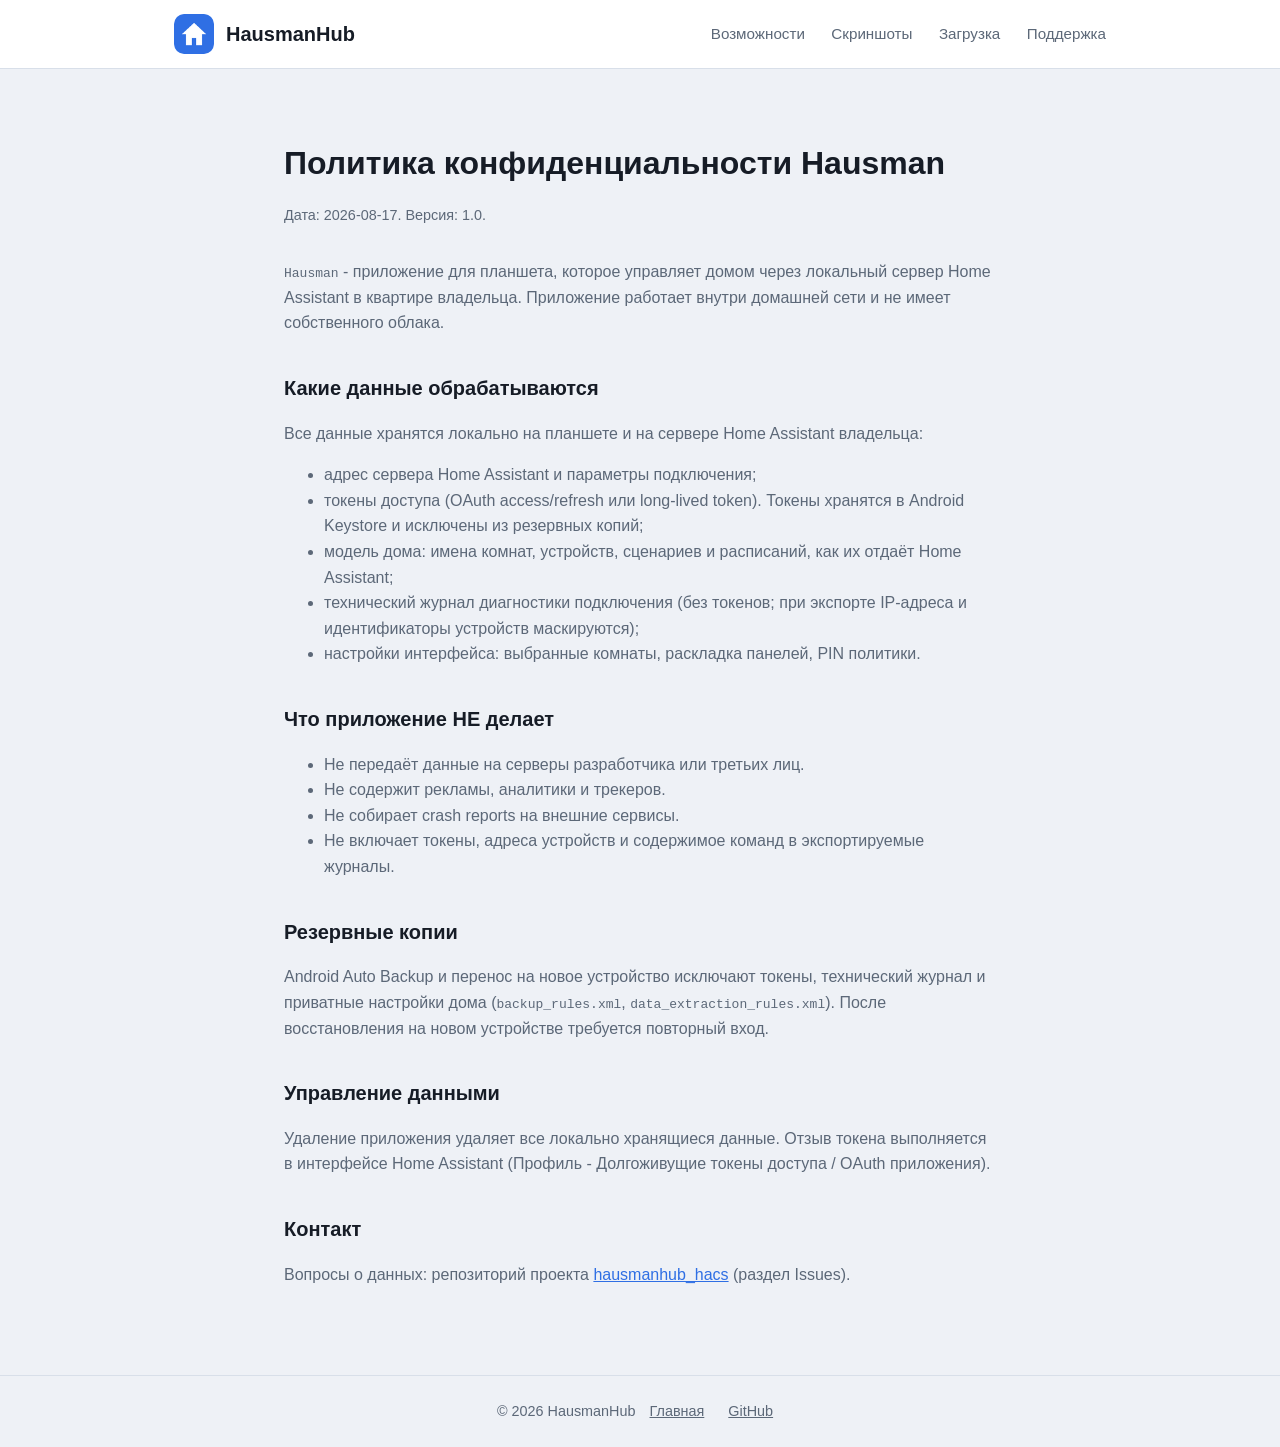
==== privacy.html @ b97f10c4 "site: продуктовый сайт hausmanhub.ru (главная, политика конфиденциальности, ассеты)" ====
<!DOCTYPE html>
<html lang="ru">
<head>
  <meta charset="UTF-8">
  <meta name="viewport" content="width=device-width, initial-scale=1.0">
  <title>Политика конфиденциальности - HausmanHub</title>
  <meta name="description" content="Политика конфиденциальности HausmanHub: приложение работает внутри домашней сети, не имеет собственного облака и не передаёт данные третьим лицам.">
  <link rel="canonical" href="https://hausmanhub.ru/privacy.html">
  <link rel="icon" type="image/png" href="assets/favicon-64.png">
  <link rel="apple-touch-icon" href="assets/apple-touch-icon.png">
  <link rel="stylesheet" href="styles.css">
</head>
<body>
  <header class="site-header">
    <div class="container">
      <a class="brand" href="./">
        <img src="assets/favicon-64.png" alt="Логотип HausmanHub">
        HausmanHub
      </a>
      <nav class="site-nav">
        <a href="./#features">Возможности</a>
        <a href="./#screenshots">Скриншоты</a>
        <a href="./#download">Загрузка</a>
        <a href="./#support">Поддержка</a>
      </nav>
    </div>
  </header>

  <main class="legal">
    <h1>Политика конфиденциальности Hausman</h1>
    <p class="updated">Дата: 2026-08-17. Версия: 1.0.</p>

    <p>
      <code>Hausman</code> - приложение для планшета, которое управляет домом
      через локальный сервер Home Assistant в квартире владельца. Приложение
      работает внутри домашней сети и не имеет собственного облака.
    </p>

    <h2>Какие данные обрабатываются</h2>
    <p>
      Все данные хранятся локально на планшете и на сервере Home Assistant
      владельца:
    </p>
    <ul>
      <li>адрес сервера Home Assistant и параметры подключения;</li>
      <li>
        токены доступа (OAuth access/refresh или long-lived token). Токены
        хранятся в Android Keystore и исключены из резервных копий;
      </li>
      <li>
        модель дома: имена комнат, устройств, сценариев и расписаний, как их
        отдаёт Home Assistant;
      </li>
      <li>
        технический журнал диагностики подключения (без токенов; при экспорте
        IP-адреса и идентификаторы устройств маскируются);
      </li>
      <li>
        настройки интерфейса: выбранные комнаты, раскладка панелей, PIN
        политики.
      </li>
    </ul>

    <h2>Что приложение НЕ делает</h2>
    <ul>
      <li>Не передаёт данные на серверы разработчика или третьих лиц.</li>
      <li>Не содержит рекламы, аналитики и трекеров.</li>
      <li>Не собирает crash reports на внешние сервисы.</li>
      <li>
        Не включает токены, адреса устройств и содержимое команд в
        экспортируемые журналы.
      </li>
    </ul>

    <h2>Резервные копии</h2>
    <p>
      Android Auto Backup и перенос на новое устройство исключают токены,
      технический журнал и приватные настройки дома
      (<code>backup_rules.xml</code>, <code>data_extraction_rules.xml</code>).
      После восстановления на новом устройстве требуется повторный вход.
    </p>

    <h2>Управление данными</h2>
    <p>
      Удаление приложения удаляет все локально хранящиеся данные. Отзыв токена
      выполняется в интерфейсе Home Assistant (Профиль - Долгоживущие токены
      доступа / OAuth приложения).
    </p>

    <h2>Контакт</h2>
    <p>
      Вопросы о данных: репозиторий проекта
      <a href="https://github.com/shumkiiv/hausmanhub_hacs/issues">hausmanhub_hacs</a>
      (раздел Issues).
    </p>
  </main>

  <footer class="site-footer">
    <div class="container">
      &copy; 2026 HausmanHub
      <a href="./">Главная</a>
      <a href="https://github.com/shumkiiv/hausmanhub_hacs">GitHub</a>
    </div>
  </footer>
</body>
</html>
---- styles.css ----
:root {
  --ink: #161C26;
  --ink-soft: #5C6878;
  --accent: #2F6FE4;
  --accent-dark: #2559B8;
  --bg: #EEF1F6;
  --card: #ffffff;
  --line: #D8DFE9;
  --radius: 14px;
}

* {
  box-sizing: border-box;
}

body {
  margin: 0;
  font-family: "Segoe UI", Roboto, "Helvetica Neue", Arial, sans-serif;
  color: var(--ink);
  background: var(--bg);
  line-height: 1.6;
}

.container {
  max-width: 980px;
  margin: 0 auto;
  padding: 0 24px;
}

/* Header */
.site-header {
  border-bottom: 1px solid var(--line);
  background: var(--card);
}

.site-header .container {
  display: flex;
  align-items: center;
  justify-content: space-between;
  padding-top: 14px;
  padding-bottom: 14px;
}

.brand {
  display: flex;
  align-items: center;
  gap: 12px;
  text-decoration: none;
  color: var(--ink);
  font-weight: 700;
  font-size: 1.25rem;
}

.brand img {
  width: 40px;
  height: 40px;
  border-radius: 10px;
}

.site-nav a {
  margin-left: 22px;
  color: var(--ink-soft);
  text-decoration: none;
  font-size: 0.95rem;
}

.site-nav a:hover {
  color: var(--accent);
}

/* Hero */
.hero {
  padding: 72px 0 56px;
  text-align: center;
}

.hero img.app-icon {
  width: 128px;
  height: 128px;
  border-radius: 28px;
  box-shadow: 0 12px 32px rgba(22, 28, 38, 0.18);
}

.hero h1 {
  margin: 24px 0 12px;
  font-size: 2.4rem;
  line-height: 1.2;
}

.hero p.tagline {
  max-width: 640px;
  margin: 0 auto 32px;
  font-size: 1.15rem;
  color: var(--ink-soft);
}

.hero p.tagline + p.tagline {
  margin-top: -20px;
}

.button-row {
  display: flex;
  gap: 16px;
  justify-content: center;
  flex-wrap: wrap;
}

.btn {
  display: inline-block;
  padding: 12px 28px;
  border-radius: 999px;
  text-decoration: none;
  font-weight: 600;
  font-size: 1rem;
  border: 1px solid transparent;
}

.btn-primary {
  background: var(--accent);
  color: #fff;
}

.btn-primary:hover {
  background: var(--accent-dark);
}

.btn-secondary {
  border-color: var(--ink);
  color: var(--ink);
  background: transparent;
}

.btn-secondary:hover {
  background: var(--ink);
  color: #fff;
}

.btn-note {
  display: block;
  margin-top: 8px;
  font-size: 0.8rem;
  font-weight: 400;
  opacity: 0.75;
}

/* Sections */
section {
  padding: 48px 0;
}

section h2 {
  font-size: 1.7rem;
  margin: 0 0 24px;
  text-align: center;
}

.features-grid {
  display: grid;
  grid-template-columns: repeat(auto-fit, minmax(280px, 1fr));
  gap: 20px;
}

.feature-card {
  background: var(--card);
  border: 1px solid var(--line);
  border-radius: var(--radius);
  padding: 24px;
}

.feature-card h3 {
  margin: 0 0 8px;
  font-size: 1.1rem;
}

.feature-card p {
  margin: 0;
  color: var(--ink-soft);
  font-size: 0.95rem;
}

.feature-card a {
  color: var(--accent);
}

.feature-card ul {
  margin: 0;
  padding-left: 20px;
  color: var(--ink-soft);
  font-size: 0.95rem;
}

/* Screenshots */
.screenshots-grid {
  display: grid;
  grid-template-columns: repeat(auto-fit, minmax(200px, 1fr));
  gap: 20px;
}

.screenshot-card {
  text-align: center;
}

.screenshot-card img {
  width: 100%;
  border-radius: var(--radius);
  border: 1px solid var(--line);
  box-shadow: 0 8px 24px rgba(22, 28, 38, 0.1);
  background: var(--card);
}

.screenshot-card p {
  margin: 10px 0 0;
  color: var(--ink-soft);
  font-size: 0.9rem;
}

.download {
  background: var(--card);
  border-top: 1px solid var(--line);
  border-bottom: 1px solid var(--line);
  text-align: center;
}

.download p {
  color: var(--ink-soft);
  max-width: 620px;
  margin: 0 auto 28px;
}

.support {
  text-align: center;
}

.support p {
  color: var(--ink-soft);
  max-width: 620px;
  margin: 0 auto 12px;
}

.support a {
  color: var(--accent);
}

/* Footer */
.site-footer {
  border-top: 1px solid var(--line);
  padding: 24px 0;
  text-align: center;
  color: var(--ink-soft);
  font-size: 0.9rem;
}

.site-footer a {
  color: var(--ink-soft);
  margin: 0 10px;
}

/* Privacy page */
.legal {
  max-width: 760px;
  margin: 0 auto;
  padding: 48px 24px 72px;
}

.legal h1 {
  font-size: 2rem;
  margin-bottom: 4px;
}

.legal .updated {
  color: var(--ink-soft);
  font-size: 0.9rem;
  margin-bottom: 32px;
}

.legal h2 {
  font-size: 1.25rem;
  margin-top: 36px;
}

.legal p,
.legal li {
  color: var(--ink-soft);
}

.legal a {
  color: var(--accent);
}

@media (max-width: 600px) {
  .hero h1 {
    font-size: 1.8rem;
  }

  .site-nav a {
    margin-left: 14px;
    font-size: 0.85rem;
  }
}
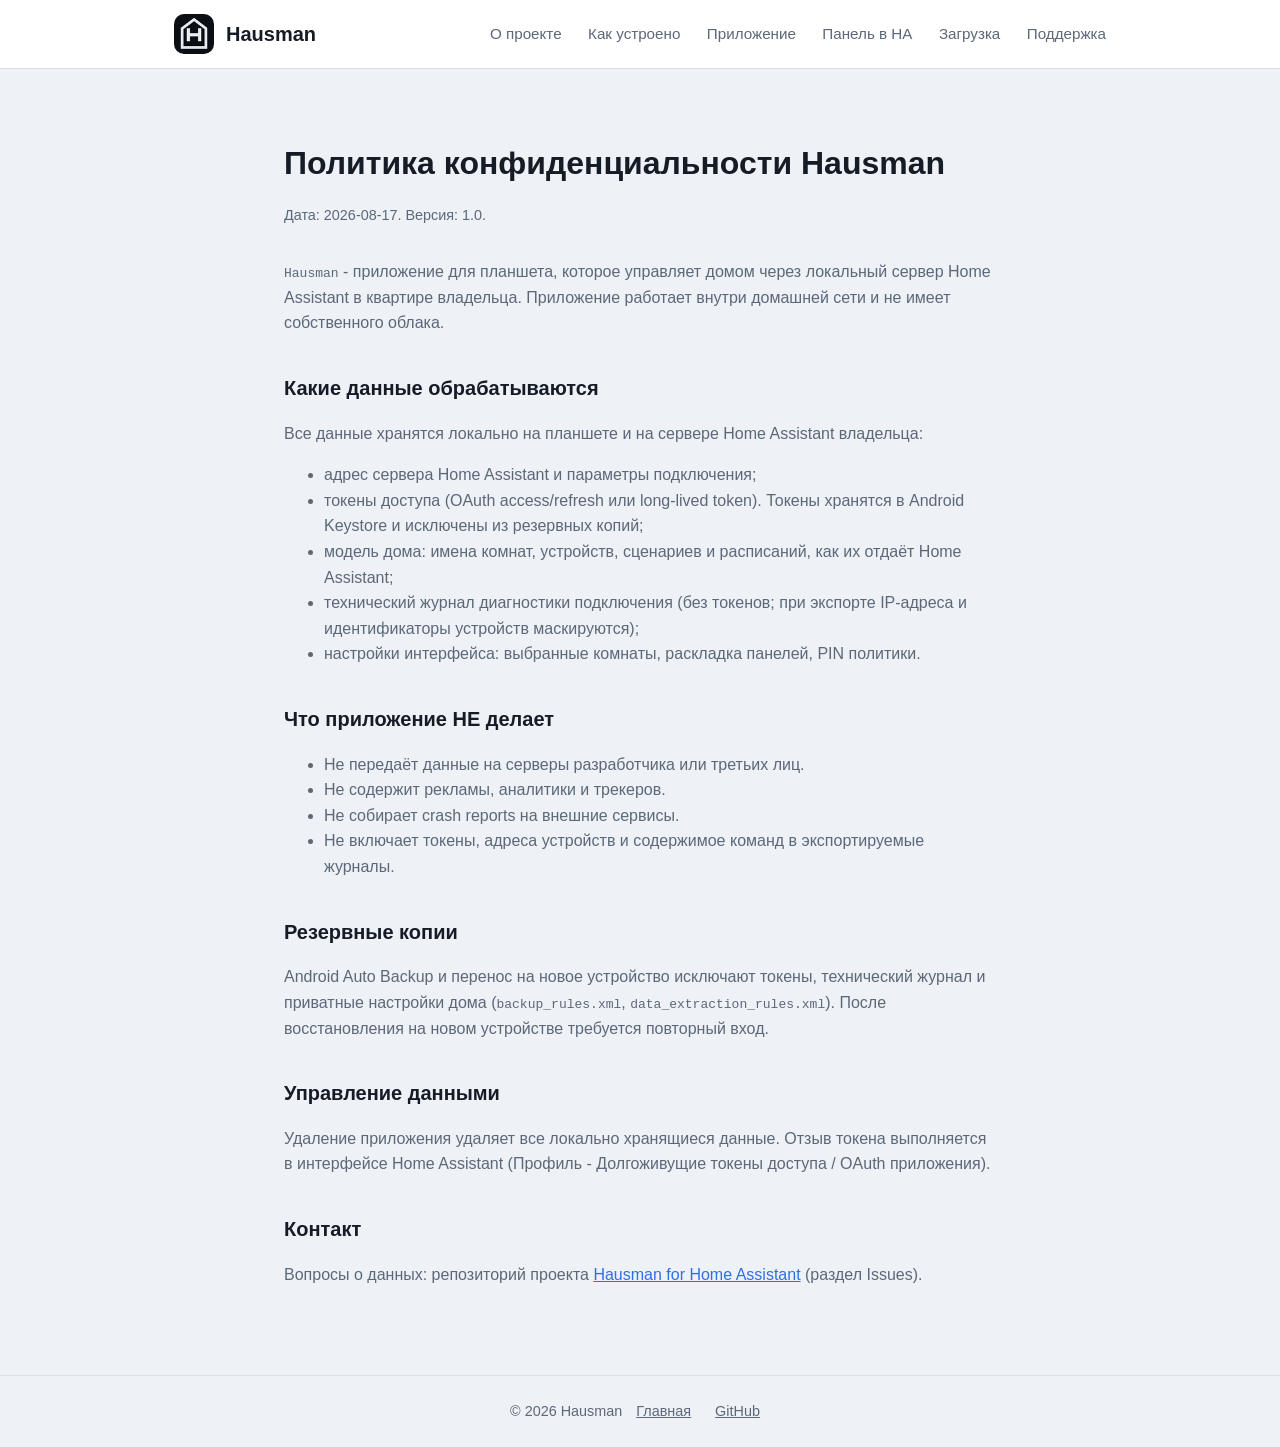
==== commit 3b4c72b4: "site: бренд Hausman, полное описание с экранами приложения и панели, настоящий логотип - визуальный " ====
--- a/privacy.html
+++ b/privacy.html
@@ -3,8 +3,8 @@
 <head>
   <meta charset="UTF-8">
   <meta name="viewport" content="width=device-width, initial-scale=1.0">
-  <title>Политика конфиденциальности - HausmanHub</title>
-  <meta name="description" content="Политика конфиденциальности HausmanHub: приложение работает внутри домашней сети, не имеет собственного облака и не передаёт данные третьим лицам.">
+  <title>Политика конфиденциальности - Hausman</title>
+  <meta name="description" content="Политика конфиденциальности Hausman: приложение работает внутри домашней сети, не имеет собственного облака и не передаёт данные третьим лицам.">
   <link rel="canonical" href="https://hausmanhub.ru/privacy.html">
   <link rel="icon" type="image/png" href="assets/favicon-64.png">
   <link rel="apple-touch-icon" href="assets/apple-touch-icon.png">
@@ -14,12 +14,14 @@
   <header class="site-header">
     <div class="container">
       <a class="brand" href="./">
-        <img src="assets/favicon-64.png" alt="Логотип HausmanHub">
-        HausmanHub
+        <img src="assets/favicon-64.png" alt="Логотип Hausman">
+        Hausman
       </a>
       <nav class="site-nav">
-        <a href="./#features">Возможности</a>
-        <a href="./#screenshots">Скриншоты</a>
+        <a href="./#about">О проекте</a>
+        <a href="./#how">Как устроено</a>
+        <a href="./#app">Приложение</a>
+        <a href="./#ha">Панель в HA</a>
         <a href="./#download">Загрузка</a>
         <a href="./#support">Поддержка</a>
       </nav>
@@ -90,14 +92,14 @@
     <h2>Контакт</h2>
     <p>
       Вопросы о данных: репозиторий проекта
-      <a href="https://github.com/shumkiiv/hausmanhub_hacs/issues">hausmanhub_hacs</a>
+      <a href="https://github.com/shumkiiv/hausmanhub_hacs/issues">Hausman for Home Assistant</a>
       (раздел Issues).
     </p>
   </main>
 
   <footer class="site-footer">
     <div class="container">
-      &copy; 2026 HausmanHub
+      &copy; 2026 Hausman
       <a href="./">Главная</a>
       <a href="https://github.com/shumkiiv/hausmanhub_hacs">GitHub</a>
     </div>
--- a/styles.css
+++ b/styles.css
@@ -296,4 +296,123 @@
     margin-left: 14px;
     font-size: 0.85rem;
   }
-}
+
+  .shot-row {
+    grid-template-columns: 1fr;
+  }
+
+  .shot-row.rev img {
+    order: 0;
+  }
+}
+
+/* Чередование фона секций */
+section.alt {
+  background: var(--card);
+  border-top: 1px solid var(--line);
+  border-bottom: 1px solid var(--line);
+}
+
+/* Текстовые блоки */
+.prose {
+  max-width: 760px;
+  margin: 0 auto;
+}
+
+.prose p {
+  color: var(--ink-soft);
+  margin: 0 0 16px;
+}
+
+.section-lead {
+  max-width: 720px;
+  margin: 0 auto 24px;
+  text-align: center;
+  color: var(--ink-soft);
+}
+
+/* Навигация по экранам */
+.chips {
+  display: flex;
+  flex-wrap: wrap;
+  gap: 10px;
+  justify-content: center;
+  margin: 0 0 40px;
+}
+
+.chips a {
+  padding: 7px 16px;
+  border: 1px solid var(--line);
+  border-radius: 999px;
+  background: var(--card);
+  color: var(--ink-soft);
+  text-decoration: none;
+  font-size: 0.9rem;
+}
+
+.chips a:hover {
+  border-color: var(--accent);
+  color: var(--accent);
+}
+
+section.alt .chips a {
+  background: var(--bg);
+}
+
+/* Экран с описанием */
+.shot-row {
+  display: grid;
+  grid-template-columns: 1.25fr 1fr;
+  gap: 36px;
+  align-items: center;
+  margin: 0 0 56px;
+  scroll-margin-top: 24px;
+}
+
+.shot-row.rev img {
+  order: 2;
+}
+
+.shot-row img {
+  width: 100%;
+  border-radius: var(--radius);
+  border: 1px solid var(--line);
+  box-shadow: 0 8px 24px rgba(22, 28, 38, 0.1);
+  background: var(--card);
+}
+
+.shot-row h3 {
+  margin: 0 0 12px;
+  font-size: 1.3rem;
+}
+
+.shot-row p {
+  color: var(--ink-soft);
+  font-size: 0.98rem;
+  margin: 0 0 12px;
+}
+
+.more-title {
+  text-align: center;
+  font-size: 1.2rem;
+  margin: 8px 0 24px;
+  scroll-margin-top: 24px;
+}
+
+/* Сетки скриншотов */
+.cards-5 {
+  display: grid;
+  grid-template-columns: repeat(auto-fit, minmax(210px, 1fr));
+  gap: 20px;
+}
+
+.ha-gallery {
+  display: grid;
+  grid-template-columns: repeat(auto-fit, minmax(300px, 1fr));
+  gap: 24px;
+}
+
+.ha-gallery .screenshot-card,
+.cards-5 .screenshot-card {
+  scroll-margin-top: 24px;
+}
